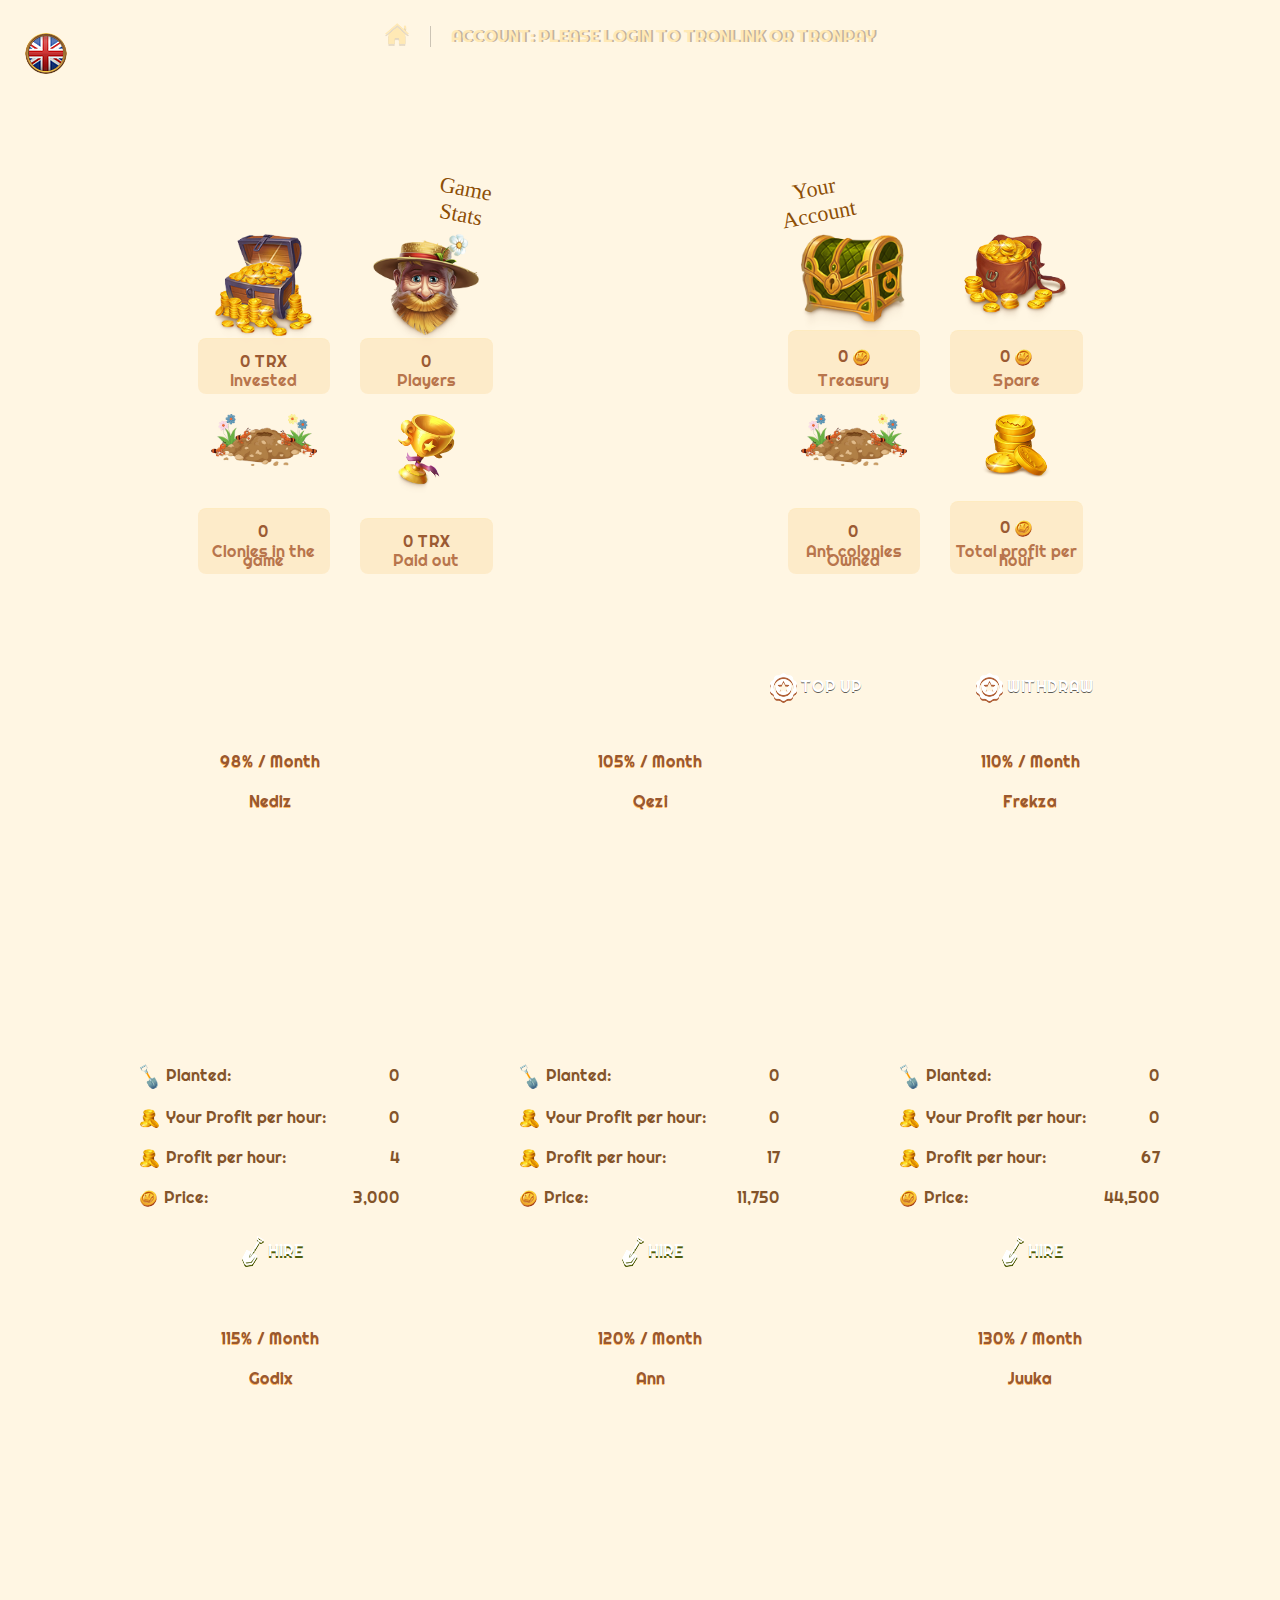
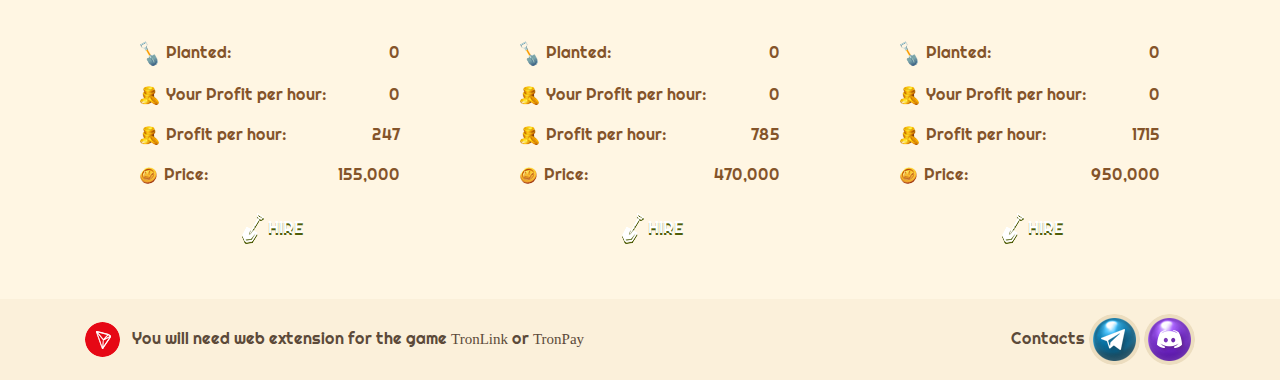
==== en/game.html @ df5a2247 "Add files via upload" ====
﻿ 
<!DOCTYPE html> 
<html lang="en"> 
    <head> 
        <meta charset="UTF-8"> 
        <meta name="viewport" content="width=device-width, initial-scale=1.0"> 
        <meta http-equiv="X-UA-Compatible" content="ie=edge"> 
        <meta name="description" content="Create your plantation, develop it and get cryptocurrency Tron every day!"> 
        <meta name="keywords" content="tron, land, tron land, smart, contract, investment, throne, tron, coin, trx, game, strategy, earnings on the Internet, passive income, investors, investment fund, income, finance, freebies, simple earnings, how to make money on the Internet, rates, bet, bet, smart contract, cryptocurrency, bounty, bitcoin, bitcoin, money, easy money, mmm, mlm, dice2win, eosbet, mmm3eth, easy invest, iz invest, 333eth, gorgona, investment fund, financial pyramid"> 
        <link rel="stylesheet" href="../css/bootstrap.min.css"> 
        <link rel="stylesheet" href="../js/slick/slick.css"> 
        <link rel="stylesheet" href="../js/slick/slick-theme.css"> 
        <link rel="stylesheet" href="../css/style.css"> 
        <link rel="stylesheet" href="../css/media.css"> 
        <link rel="shortcut icon" href="../images/logo.png" type="image/x-icon"> 
        <title>ANT FARM&#169; - Economic strategy based on Tron Network</title>         
    </head>     
    <body class="game_page"> 
        <div class="modalContent" id="history"> 
            <div class="content_history text-center"> 
                <div class="close_btn" onclick="$('#history').hide()">
                    <img src="../img/close.png" alt="">
                </div>                 
                <h3>Transaction history</h3> 
                <div class="text-center"> 
                    <div class="tab_inf"> 
                        Total deposit
                        <br> 
                        <span id="transfers_popol_sum">0 TRX</span> 
                    </div>                     
                    <div class="tab_inf"> 
                        Total paid
                        <br> 
                        <span id="transfers_vivod_sum">0 TRX</span> 
                    </div>                     
                </div>                 
                <div class="table_scroll2"> 
                    <table class="his_table" id="history_table"> 
                        <tr> 
                            <th class="text-left">Time</th> 
                            <th>№ transaction</th> 
                            <th class="text-right">Total</th> 
                        </tr>                         
                    </table>                     
                </div>                 
            </div>             
        </div>         
        <div class="modalContent" id="vivod" style="display:none;"> 
            <div class="content_history text-center"> 
                <div class="close_btn" onclick="$('#vivod').hide()">
                    <img src="../img/close.png" alt="">
                </div>                 
                <h3>Withdrawal</h3> 
                <div class="text-center"> 
                    <div class="tab_inf"> 
                        Available for withdrawal
                        <br> 
                        <span id="vivod_balance">0</span> 
                        <i><img src="../img/icon/ico_money.png" alt=""></i> 
                    </div>                     
                    <p class="text_modal"> 
                You can withdraw these funds at any time, 
                they also can be invested in the development of your plantation, 
                if you don't have enough funds in the treasury </p> 
                    <div class="course_block text-center"> 
                        <span>Coin rate:</span> 
                        <p class="item_course"> 
                        1 TRX = 25 <i><img src="../img/icon/ico_money.png" alt=""></i> </p> 
                    </div>                     
                    <div class="text-center mb-5"> 
                        <img src="../img/lk/st5.png" alt=""> 
                    </div>                     
                    <div class="inp_block text-center"> 
                        <span>Coins:</span> 
                        <input type="text" class="value_inp" value="2500" id="input_withdraw"> 
                        <br>
                        <span id="withdraw_error_field" style="display:none;color:red;">Lack of available coins balance</span> 
                    </div>                     
                    <button class="btn_modal" id="button_withdraw" onclick="withdraw()"> 
                        Withdraw 
                        <span id="widata">100</span> TRX
                    </button>                     
                </div>                 
            </div>             
        </div>         
        <div class="modalContent" id="popol" style="display:none;"> 
            <div class="content_history text-center"> 
                <div class="close_btn" onclick="$('#popol').hide()">
                    <img src="../img/close.png" alt="">
                </div>                 
                <h3>Buy Coins</h3> 
                <div class="text-center"> 
                    <div class="tab_inf"> 
                        On your account
                        <br> 
                        <span id="user_balance">0</span> TRX 
                    </div>                     
                    <p class="text_modal"> 
                    These funds can be spent on purchase of new plantation. </p> 
                    <div class="course_block text-center"> 
                        <span>Coin rate:</span> 
                        <p class="item_course"> 
                        1 TRX = 25 <i><img src="../img/icon/ico_money.png" alt=""></i> </p> 
                    </div>                     
                    <div class="text-center mb-5"> 
                        <img src="../img/lk/st8.png" alt=""> 
                    </div>                     
                    <div class="inp_block text-center"> 
                        <span>TRX:</span> 
                        <input type="text" class="value_inp" value="100" id="input_buy"> 
                        <br>
                        <span id="buy_error_field" style="display:none;color:red;">Lack of TRX balance on the wallet</span> 
                    </div>                     
                    <button class="btn_modal" id="button_buy" onclick="deposit()"> 
                        Top up on 
                        <span id="buydata">2500</span> 
                        <i><img src="../img/icon/ico_money.png" alt=""></i> 
                    </button>                     
                </div>                 
            </div>             
        </div>         
        <div class="modalContent" id="no_tronweb" style="display:none;"> 
            <div class="content_history text-center"> 
                <div class="close_btn" onclick="$('#no_tronweb').hide()">
                    <img src="../img/close.png" alt="">
                </div>                 
                <h3>Log in</h3> 
                <div class="text-center"> 
                    <div class="text_modal"> 
                        For PC 
                        <a href="https://chrome.google.com/webstore/detail/tronpay/gjdneabihbmcpobmfhcnljaojmgoihfk" target="_blank">TronPay</a> or 
                        <a href="../webstore/detail/tronlink（波宝钱包）/ibnejdfjmmkpcnlpebklmnkoeoihofec.html" target="_blank">TronLink</a> browser add-in required
                        <br> 
                        <br> 
                        Please log in to the required add-in.
                        <br>
                        <br> 
                        To play on smartphone please download 
                        <a href="../ru/app/tronwallet-mobile/id1412536016.html" target="_blank">TronWallet [iOS]</a> or 
                        <a href="../store/apps/details.html" target="_blank">TronWallet [Android]</a> depending on your smartphone.
                        <br> 
                        If you have any questions with the launch, please Ask in our 
                        <a href="../tronland_chat_en.html" target="_blank">Telegram</a> or 
                        <a href="../invite/jmbkrmzh6S.html" target="_blank">Discord</a> chat.
                    </div>                     
                    <button class="btn_modal" id="auth_ok"> 
                        OK
</button>                     
                </div>                 
            </div>             
        </div>         
        <div class="modalContent" id="rise"> 
            <div class="content_history text-center"> 
                <div class="close_btn" onclick="$('#rise').hide()">
                    <img src="../img/close.png" alt="">
                </div>                 
                <h3>Purchase of Nadiz Colony </h3> 
                <div class="text-center"> 
                    <div class="tab_inf"> 
                        Overall balance
                        <br> 
                        <span id="plant_user_balance_0" name="plant_user_balance">0</span> 
                        <i><img src="../img/icon/ico_money.png" alt=""></i> 
                    </div>                     
                    <p class="text_modal"> 
                        Nadiz Colony is the most active and cheap ant colony in ant farm game.  </p> 
                    <div class="text-center mb-5"> 
                        <img src="../antlist/1.png" alt="" height="130px"> 
                    </div>                     
                    <div class="inp_block text-center"> 
                        <span>Amount:</span> 
                        <input type="text" class="value_inp" value="1" name="plant_input" id="plant_input_0"> 
                        <br>
                        <span id="plant_error_field_0" style="display:none;color:red;">Lack of coins balance</span> 
                    </div>                     
                    <button class="btn_modal" id="plant_button_0" name="button_plant_tron"> 
                        Buy for 
                        <span id="data0">3.000</span>
                        <i><img src="../img/icon/ico_money.png" alt=""></i> 
                    </button>                     
                </div>                 
            </div>             
        </div>         
        <div class="modalContent" id="phen"> 
            <div class="content_history text-center"> 
                <div class="close_btn" onclick="$('#phen').hide()">
                    <img src="../img/close.png" alt="">
                </div>                 
                <h3>Purchase of Qezi Colony </h3> 
                <div class="text-center"> 
                    <div class="tab_inf"> 
                        Overall balance
                        <br> 
                        <span id="plant_user_balance_1" name="plant_user_balance">0</span> 
                        <i><img src="../img/icon/ico_money.png" alt=""></i> 
                    </div>                     
                    <p class="text_modal"> 
                        Qezi is not just female ants but also hardworking. Search for treasure in cold areas  </p> 
                    <div class="text-center mb-5"> 
                        <img src="../antlist/2.png" alt="" height="130px"> 
                    </div>                     
                    <div class="inp_block text-center"> 
                        <span>Amount:</span> 
                        <input type="text" class="value_inp" value="1" name="plant_input" id="plant_input_1"> 
                        <br>
                        <span id="plant_error_field_1" style="display:none;color:red;">Lack of coins balance</span> 
                    </div>                     
                    <button class="btn_modal" id="plant_button_1" name="button_plant_tron"> 
                        Buy for 
                        <span id="data1">11.750</span>
                        <i><img src="../img/icon/ico_money.png" alt=""></i> 
                    </button>                     
                </div>                 
            </div>             
        </div>         
        <div class="modalContent" id="orange"> 
            <div class="content_history text-center"> 
                <div class="close_btn" onclick="$('#orange').hide()">
                    <img src="../img/close.png" alt="">
                </div>                 
                <h3>Purchase of Frekza Colony </h3> 
                <div class="text-center"> 
                    <div class="tab_inf"> 
                        Overall balance
                        <br> 
                        <span id="plant_user_balance_2" name="plant_user_balance">0</span> 
                        <i><img src="../img/icon/ico_money.png" alt=""></i> 
                    </div>                     
                    <p class="text_modal"> 
                        Frekza - weak but beautiful and wise ant in farm colony . These can searching treausre through signaling </p> 
                    <div class="text-center mb-5"> 
                        <img src="../antlist/3.png" alt="" height="130px"> 
                    </div>                     
                    <div class="inp_block text-center"> 
                        <span>Amount:</span> 
                        <input type="text" class="value_inp" value="1" name="plant_input" id="plant_input_2"> 
                        <br>
                        <span id="plant_error_field_2" style="display:none;color:red;">Lack of coins balance</span> 
                    </div>                     
                    <button class="btn_modal" id="plant_button_2" name="button_plant_tron"> 
                        Buy for 
                        <span id="data2">44.500</span>
                        <i><img src="../img/icon/ico_money.png" alt=""></i> 
                    </button>                     
                </div>                 
            </div>             
        </div>         
        <div class="modalContent" id="tea"> 
            <div class="content_history text-center"> 
                <div class="close_btn" onclick="$('#tea').hide()">
                    <img src="../img/close.png" alt="">
                </div>                 
                <h3>Purchase of Godix Colony </h3> 
                <div class="text-center"> 
                    <div class="tab_inf"> 
                        Overall balance
                        <br> 
                        <span id="plant_user_balance_3" name="plant_user_balance">0</span> 
                        <i><img src="../img/icon/ico_money.png" alt=""></i> 
                    </div>                     
                    <p class="text_modal"> 
                        Godix is the most aggressive and strong ant in ant farm. Ant made to work and conquer.  </p> 
                    <div class="text-center mb-5"> 
                        <img src="../antlist/4.png" alt=""> 
                    </div>                     
                    <div class="inp_block text-center"> 
                        <span>Amount:</span> 
                        <input type="text" class="value_inp" value="1" name="plant_input" id="plant_input_3"> 
                        <br>
                        <span id="plant_error_field_3" style="display:none;color:red;">Lack of coins balance</span> 
                    </div>                     
                    <button class="btn_modal" id="plant_button_3" name="button_plant_tron"> 
                        Buy for 
                        <span id="data3">155.000</span>
                        <i><img src="../img/icon/ico_money.png" alt=""></i> 
                    </button>                     
                </div>                 
            </div>             
        </div>         
        <div class="modalContent" id="vino"> 
            <div class="content_history text-center"> 
                <div class="close_btn" onclick="$('#vino').hide()">
                    <img src="../img/close.png" alt="">
                </div>                 
                <h3>Purchase of Ann Colony </h3> 
                <div class="text-center"> 
                    <div class="tab_inf"> 
                        Overall balance
                        <br> 
                        <span id="plant_user_balance_4" name="plant_user_balance">0</span> 
                        <i><img src="../img/icon/ico_money.png" alt=""></i> 
                    </div>                     
                    <p class="text_modal"> 
                         Ann ants are most respected and treaseured ant in ant farm. They can work in any weather condition and unique treasure hut ability.  </p> 
                    <div class="text-center mb-5"> 
                        <img src="../antlist/5.png" alt="" height="130px"> 
                    </div>                     
                    <div class="inp_block text-center"> 
                        <span>Amount:</span> 
                        <input type="text" class="value_inp" value="1" name="plant_input" id="plant_input_4"> 
                        <br>
                        <span id="plant_error_field_4" style="display:none;color:red;">Lack of coins balance</span> 
                    </div>                     
                    <button class="btn_modal" id="plant_button_4" name="button_plant_tron"> 
                        Buy for 
                        <span id="data4">470.000</span>
                        <i><img src="../img/icon/ico_money.png" alt=""></i> 
                    </button>                     
                </div>                 
            </div>             
        </div>         
        <div class="modalContent" id="koki"> 
            <div class="content_history text-center"> 
                <div class="close_btn" onclick="$('#koki').hide()">
                    <img src="../img/close.png" alt="">
                </div>                 
                <h3>Purchase of Juuka Colony</h3> 
                <div class="text-center"> 
                    <div class="tab_inf"> 
                        Overall balance
                        <br> 
                        <span id="plant_user_balance_5" name="plant_user_balance">0</span> 
                        <i><img src="../img/icon/ico_money.png" alt=""></i> 
                    </div>                     
                    <p class="text_modal"> 
                        Juuka is a pre-developed ant with new technogy it is equiped with advanced tech to search for treasure.  </p> 
                    <div class="text-center mb-5"> 
                        <img src="../antlist/6.png" height="130px" alt=""> 
                    </div>                     
                    <div class="inp_block text-center"> 
                        <span>Amount:</span> 
                        <input type="text" class="value_inp" value="1" name="plant_input" id="plant_input_5"> 
                        <br>
                        <span id="plant_error_field_5" style="display:none;color:red;">Lack of coins balance</span> 
                    </div>                     
                    <button class="btn_modal" id="plant_button_5" name="button_plant_tron"> 
                        Buy for 
                        <span id="data5">950.000</span>
                        <i><img src="../img/icon/ico_money.png" alt=""></i> 
                    </button>                     
                </div>                 
            </div>             
        </div>         
        <div class="modalContent" id="top"> 
            <div class="content_top text-center"> 
                <div class="close_btn" onclick="$('#top').hide()">
                    <img src="../img/close.png" alt="">
                </div>                 
                <h3>Top Players</h3> 
                <div class="text-center"> 
                    <div class="tab_inf"> 
                        Your place
                        <br> 
                        <span id="user_top_place">-</span> 
                        <i><img src="../img/icon/ico_top.png" alt=""></i> 
                    </div>                     
                    <h4> <span>Trophy places</span> </h4> 
                    <table class="tob_table" id="table_liders_top"> 
                        <tr> 
                            <th class="text-center">Place</th> 
                            <th class="text-center"></th> 
                            <th class="text-right">Profit per hour</th> 
                        </tr>                         
                    </table>                     
                    <h4> <span>Places of honor</span> </h4> 
                    <div class="table_scroll"> 
                        <table class="tob_table" id="table_liders"> 
                            <tr> 
                                <th class="text-center">Place</th> 
                                <th class="text-center"></th> 
                                <th class="text-right">Profit per hour</th> 
                            </tr>                             
                        </table>                         
                    </div>                     
                </div>                 
            </div>             
        </div>         
        <header class="header"> 
            <div class="container"> 
                <div class="top_panel"> 
                    <div class="btn_mobail_menu" onclick="$('.menu_block').slideToggle(500)">
                        <img class="mw-100" src="../img/bg/burger.png" alt="">
                    </div>                     
                    <div class="lang_block"> 
                        <a class="item_lang active">
                            <img src="../img/icon/en.png" alt="">
                        </a>                         
                        <!--
                        <a href="../ru/game.html" class="item_lang">
                            <img src="../img/icon/ru.png" alt="">
                        </a>                         
                        <a class="item_lang active">
                            <img src="../img/icon/en.png" alt="">
                        </a>                         
                        <a href="../de/game.html" class="item_lang">
                            <img src="../img/icon/de.png" alt="">
                        </a>                         
                        <a href="../cn/game.html" class="item_lang">
                            <img src="../img/icon/ch.png" alt="">
                        </a>                         
                        
                             <a href="../pl/game.html" class="item_lang"> 
                            <img src="../img/icon/pl.png" alt="">
                        </a>      -->                         
                    </div>                     
                    <ul class="menu_block"> 
                        <li> 
                            <a href="index.html" class="item_menu">
                                <img src="../img/main.png">
                            </a>                             
                        </li>                         
                        <li> 
                            <a class="item_menu" target="_blank">ACCOUNT: <span id="currentAccount">Please login to TronLink or TronPay</span></a> 
                        </li>                         
                    </ul>                     
                </div>                 
            </div>             
        </header>         
        <div class="container"> 
            <div class="row"> 
                <div class="col-12 col-lg-6 text-center"> 
                    <div class="title_stat_block"> 
                        <span> 
                        Game<br> 
                        Stats </span> 
                    </div>                     
                    <div class="block_statistick"> 
                        <div class="row"> 
                            <div class="col-12 col-lg-6"> 
                                <div class="item_stat  text-center"> 
                                    <img src="../img/lk/st1.png" class="mw-100" alt="" height="70%"> 
                                    <div class="text_table_stat"> 
                                        <p class="value_item" id="contractBal">0 TRX</p> 
                                        <span>Invested</span> 
                                    </div>                                     
                                </div>                                 
                            </div>                             
                            <div class="col-12 col-lg-6"> 
                                <div class="item_stat  text-center"> 
                                    <img src="../img/lk/st2.png" class="mw-100" alt="" height="70%"> 
                                    <div class="text_table_stat"> 
                                        <p class="value_item" id="totalPlayers">0</p> 
                                        <span>Players</span> 
                                    </div>                                     
                                </div>                                 
                            </div>                             
                            <div class="col-12 col-lg-6"> 
                                <div class="item_stat  text-center"> 
                                    <img src="../images/anthill.png" class="mw-100" alt=""> 
                                    <div class="text_table_stat"> 
                                        <p class="value_item" id="totalPlantation">0</p> 
                                        <span>Clonies in the game</span> 
                                    </div>                                     
                                </div>                                 
                            </div>                             
                            <div class="col-12 col-lg-6"> 
                                <div class="item_stat  text-center"> 
                                    <img src="../img/lk/st4.png" class="mw-100" alt="" height="50%"> 
                                    <div class="text_table_stat"> 
                                        <p class="value_item" id="totalPayout">0 TRX</p> 
                                        <span>Paid out</span> 
                                    </div>                                     
                                </div>                                 
                            </div>                             
                        </div>                         
                    </div>                     
                </div>                 
                <div class="col-12 col-lg-6 text-center"> 
                    <div class="title_stat_block2"> 
                        <span> 
                        Your <br> 
                        Account </span> 
                    </div>                     
                    <div class="block_statistick2"> 
                        <div class="row"> 
                            <div class="col-12 col-lg-6"> 
                                <div class="item_stat  text-center"> 
                                    <img src="../img/lk/st6.png" class="mw-100" alt=""> 
                                    <div class="text_table_stat"> 
                                        <p class="value_item" id="user_coinsForBuy">0 <i><img src="../img/icon/ico_money.png" alt=""></i></p> 
                                        <span> 
                                        Treasury</span> 
                                    </div>                                     
                                </div>                                 
                            </div>                             
                            <div class="col-12 col-lg-6"> 
                                <div class="item_stat  text-center"> 
                                    <img src="../img/lk/st5.png" class="mw-100" alt=""> 
                                    <div class="text_table_stat"> 
                                        <p class="value_item" id="user_coinsForSell">0 <i><img src="../img/icon/ico_money.png" alt=""></i></p> 
                                        <span> 
                                        Spare</span> 
                                    </div>                                     
                                </div>                                 
                            </div>                             
                            <div class="col-12 col-lg-6"> 
                                <div class="item_stat  text-center"> 
                                    <img src="../images/anthill.png" class=" " alt="" height=" "> 
                                    <div class="text_table_stat"> 
                                        <p class="value_item" id="user_factories">0</p> 
                                        <span> 
                                       Ant colonies Owned</span> 
                                    </div>                                     
                                </div>                                 
                            </div>                             
                            <div class="col-12 col-lg-6"> 
                                <div class="item_stat  text-center"> 
                                    <img src="../img/lk/st8.png" class="mw-100" height="40%" alt=""> 
                                    <div class="text_table_stat"> 
                                        <p class="value_item" id="user_dividents">0 <i><img src="../img/icon/ico_money.png" alt=""></i></p> 
                                        <span> 
                                        Total profit per hour</span> 
                                    </div>                                     
                                </div>                                 
                            </div>                             
                        </div>                         
                    </div>                     
                    <div class="panel_btn"> 
                        <a class="modal_btn" id="button_popol"> <i><img src="../img/icon/b1.png" alt=""></i> TOP UP </a> 
                        <a class="modal_btn" id="button_vivod"> <i><img src="../img/icon/b1.png" alt=""></i> WITHDRAW </a> 
                    </div>                     
                </div>                 
            </div>             
            <div class="row"> 
                <div class="col-12 col-lg-4"> 
                    <div class="item_game"> 
                        <p class="proc">98% / Month</p> 
                        <p class="name_plant">Nediz</p> 
                        <div class="image_plant_game"> 
                            <img src="../antlist/1.PNG" class="mw-100" alt="" height="150px"> 
                        </div>                         
                        <div class="info_plant_block text-left"> 
                            <p> <i><img src="../img/icon/p1.png" alt=""></i>Planted: <span id="factory_count_0">0 </span> </p> 
                            <p> <i><img src="../img/icon/p2.png" alt=""></i>Your Profit per hour: <span id="factory_divident_0">0</span> </p> 
                            <p> <i><img src="../img/icon/p2.png" alt=""></i>Profit per hour: <span>4</span> </p> 
                            <p> <i><img src="../img/icon/p3.png" alt=""></i>Price: <span>3,000</span> </p> 
                        </div>                         
                        <button class="btn_bue" id="factory_button_0" name="button_plant"> 
                            <i><img src="../img/ico_bue.png" alt=""></i> Hire
                        </button>                         
                    </div>                     
                </div>                 
                <div class="col-12 col-lg-4"> 
                    <div class="item_game"> 
                        <p class="proc">105% / Month</p> 
                        <p class="name_plant">Qezi</p> 
                        <div class="image_plant_game"> 
                            <img src="../antlist/2.PNG" class="mw-100" alt="" height="150px"> 
                        </div>                         
                        <div class="info_plant_block text-left"> 
                            <p> <i><img src="../img/icon/p1.png" alt=""></i>Planted: <span id="factory_count_1">0 </span> </p> 
                            <p> <i><img src="../img/icon/p2.png" alt=""></i>Your Profit per hour: <span id="factory_divident_1">0</span> </p> 
                            <p> <i><img src="../img/icon/p2.png" alt=""></i>Profit per hour: <span>17</span> </p> 
                            <p> <i><img src="../img/icon/p3.png" alt=""></i>Price: <span>11,750</span> </p> 
                        </div>                         
                        <button class="btn_bue" id="factory_button_1" name="button_plant"> 
                            <i><img src="../img/ico_bue.png" alt=""></i> HIRE
                        </button>                         
                    </div>                     
                </div>                 
                <div class="col-12 col-lg-4"> 
                    <div class="item_game"> 
                        <p class="proc">110% / Month</p> 
                        <p class="name_plant">Frekza</p> 
                        <div class="image_plant_game"> 
                            <img src="../antlist/3.PNG" class="mw-100" alt="" height="150px"> 
                        </div>                         
                        <div class="info_plant_block text-left"> 
                            <p> <i><img src="../img/icon/p1.png" alt=""></i>Planted: <span id="factory_count_2">0 </span> </p> 
                            <p> <i><img src="../img/icon/p2.png" alt=""></i>Your Profit per hour: <span id="factory_divident_2">0</span> </p> 
                            <p> <i><img src="../img/icon/p2.png" alt=""></i>Profit per hour: <span>67</span> </p> 
                            <p> <i><img src="../img/icon/p3.png" alt=""></i>Price: <span>44,500</span> </p> 
                        </div>                         
                        <button class="btn_bue" id="factory_button_2" name="button_plant"> 
                            <i><img src="../img/ico_bue.png" alt=""></i> HIRE
                        </button>                         
                    </div>                     
                </div>                 
                <div class="col-12 col-lg-4"> 
                    <div class="item_game"> 
                        <p class="proc">115% / Month</p> 
                        <p class="name_plant">Godix</p> 
                        <div class="image_plant_game"> 
                            <img src="../antlist/4.PNG" class="mw-100" alt="" height="150px"> 
                        </div>                         
                        <div class="info_plant_block text-left"> 
                            <p> <i><img src="../img/icon/p1.png" alt=""></i>Planted: <span id="factory_count_3">0 </span> </p> 
                            <p> <i><img src="../img/icon/p2.png" alt=""></i>Your Profit per hour: <span id="factory_divident_3">0</span> </p> 
                            <p> <i><img src="../img/icon/p2.png" alt=""></i>Profit per hour: <span>247</span> </p> 
                            <p> <i><img src="../img/icon/p3.png" alt=""></i>Price: <span>155,000</span> </p> 
                        </div>                         
                        <button class="btn_bue" id="factory_button_3" name="button_plant"> 
                            <i><img src="../img/ico_bue.png" alt=""></i> HIRE
                        </button>                         
                    </div>                     
                </div>                 
                <div class="col-12 col-lg-4"> 
                    <div class="item_game"> 
                        <p class="proc">120% / Month</p> 
                        <p class="name_plant">Ann</p> 
                        <div class="image_plant_game"> 
                            <img src="../antlist/5.PNG" class="mw-100" alt="" height="150px"> 
                        </div>                         
                        <div class="info_plant_block text-left"> 
                            <p> <i><img src="../img/icon/p1.png" alt=""></i>Planted: <span id="factory_count_4">0 </span> </p> 
                            <p> <i><img src="../img/icon/p2.png" alt=""></i>Your Profit per hour: <span id="factory_divident_4">0</span> </p> 
                            <p> <i><img src="../img/icon/p2.png" alt=""></i>Profit per hour: <span>785</span> </p> 
                            <p> <i><img src="../img/icon/p3.png" alt=""></i>Price: <span>470,000</span> </p> 
                        </div>                         
                        <button class="btn_bue" id="factory_button_4" name="button_plant"> 
                            <i><img src="../img/ico_bue.png" alt=""></i> HIRE
                        </button>                         
                    </div>                     
                </div>                 
                <div class="col-12 col-lg-4"> 
                    <div class="item_game"> 
                        <p class="proc">130% / Month</p> 
                        <p class="name_plant">Juuka</p> 
                        <div class="image_plant_game"> 
                            <img src="../antlist/6.PNG" class="mw-100" alt="" height="130px"> 
                        </div>                         
                        <div class="info_plant_block text-left"> 
                            <p> <i><img src="../img/icon/p1.png" alt=""></i>Planted: <span id="factory_count_5">0 </span> </p> 
                            <p> <i><img src="../img/icon/p2.png" alt=""></i>Your Profit per hour: <span id="factory_divident_5">0</span> </p> 
                            <p> <i><img src="../img/icon/p2.png" alt=""></i>Profit per hour: <span>1715</span> </p> 
                            <p> <i><img src="../img/icon/p3.png" alt=""></i>Price: <span>950,000</span> </p> 
                        </div>                         
                        <button class="btn_bue" id="factory_button_5" name="button_plant"> 
                            <i><img src="../img/ico_bue.png" alt=""></i> HIRE
                        </button>                         
                    </div>                     
                </div>                 
            </div>             
        </div>         
        <footer class="footer"> 
            <div class="container"> 
                <div class="footer_content"> 
                    <p class="copyright"> <i class="mr-2"><img src="../img/icon/copyright.png" alt=""></i> You will need web extension for the game <a href="../webstore/detail/tronlink（波宝钱包）/ibnejdfjmmkpcnlpebklmnkoeoihofec.html" target="_blank">TronLink</a> or <a href="https://chrome.google.com/webstore/detail/tronpay/gjdneabihbmcpobmfhcnljaojmgoihfk" target="_blank">TronPay</a> </p> 
                    <div class="social_block"> 
                        <span>Contacts</span> 
                        <a href="https://t.me/joinchat/TkjHmU7DYEcXjfIYweWZ-w" class="item_social" target="_blank">
                            <img src="../img/icon/s1.png" alt="">
                        </a>                         
                        <a href="../invite/jmbkrmzh6S.html" class="item_social" target="_blank">
                            <img src="../img/icon/s2.png" alt="">
                        </a>                         
                        <a href="../index.php.html?topic=5123797.msg50277383" class="item_social" target="_blank"> </a> 
                    </div>                     
                </div>                 
            </div>             
        </footer>         
        <script src="../ajax/libs/jquery/3.3.1/jquery.min.js"></script>         
        <script src="../js/common.js"></script>         
        <script src="../js/bn.min.js"></script>         
        <script src="../js/tronweb.min.js"></script>         
        <script src="../js/tron.js"></script>         
    </body>     
</html>
---- css/style.css ----
@import url('https://fonts.googleapis.com/css2?family=Righteous&display=swap');
@import url('https://fonts.googleapis.com/css2?family=Montserrat+Alternates:wght@200;400&display=swap');

/*Reset style*/
* {
    margin: 0;
    padding: 0;
    -webkit-box-sizing: border-box;
    box-sizing: border-box;
}

a,
a:hover {
    text-decoration: none;
    cursor: pointer;
}

li {
    list-style: none;
}

.clear {
    clear: both;
}

ul {
    padding: 0;
    margin: 0;
}

body {
    position: relative;
    //background: #fff6e3 url('../images/antbg.png') no-repeat top center;
    background-image: linear-gradient(#faae02,  #df8201);
    font-family: 'Righteous', cursive;
    font-family: 'Montserrat Alternates', sans-serif;
    background: #df8201 url('../images/bgblur.png') repeat;
}

.image_plant {
    background: url('../images/anthillblur.png') bottom;
    background-repeat: no-repeat;
    background-size: 90%;
}

.image_plant img {
    height: 180px;
}

.item_plant {
    background: #faae02;
}

.menu_block {
    background: url('../img/bg/menu_bg.png') 20%;
    width: 100%;
    max-width: 893px;
    height: 124px;
    margin: 0 auto;
    text-align: center;
    display: flex;
    justify-content: center;
    line-height: 74px;
    padding-right: 20px;
}

.menu_block li:last-child .item_menu {
    border-right: 0;
}

.item_menu img {
    position: relative;
    top: -3px;
}

.menu_block li:first-child .item_menu {
    border-left: 0;
}

.item_menu {
    color: #ffe9b5;
    font: 19px ;
    text-transform: uppercase;
    text-shadow: 2px 0px 0px rgba(80,52,27,0.36);
    padding: 0 20px;
    position: relative;
    border-right: 1px solid rgba(255, 255, 255, 0.15);
    border-left: 1px solid rgba(0, 0, 0, 0.2);
}

.item_menu:before {
    content: url('../img/arr.png');
    position: absolute;
    left: 50%;
    transform: translate(-50%,0);
    top: -27px;
    opacity: 0;
    transition: 0.5s all;
}

.item_menu:hover {
    color: #fff;
}

.item_menu:hover:before {
    opacity: 1;
}

.lang_block {
    position: absolute;
    left: -60px;
    top: 33px;
}

.top_panel {
    position: relative;
}

.item_lang {
    opacity: 0.25;
}

.item_lang.active {
    opacity: 1;
}

.header_main {
    padding-top: 20px;
    position: relative;
    z-index: 4;
}

.header_main:before {
    //: url('../img/pers_1.png');
    content: url('../images/anthillblur.png');
    position: absolute;
    left: 20%;
    top: 30%;
    bottom: -152px;
    z-index: 1;
}

/*
.header_main:after {
    content: url('../img/pers_2.png');
    position: absolute;
    right: -49px;
    z-index: 8;
    bottom: -110px;
}
*/
.logo_block {
    display: inline-block;
    margin-bottom: 35px;
    position: relative;
    z-index: 2;
    transition: all 0.5s;
}

.logo_block:hover {
    transform: scale(0.95);
}

.newgame_btn {
    width: 302px;
    height: 115px;
    background: url('../img/btn_new.png') no-repeat center;
    display: inline-block;
    color: #fff;
    font: 19px ;
    text-transform: uppercase;
    text-shadow: 1px 0px 0px #14220C;
    padding-top: 45px;
    padding-left: 10px;
    transition: all 0.3s;
    position: relative;
    z-index: 100;
}

.social_block {
    font: 16px ;
    color: #5c4a39;
}

.newgame_btn:hover {
    color: #fff;
    transform: scale(1.05);
}

.title_main {
    text-align: center;
    margin-top: 10px;
    color: #5c4a39;
    font: 42px ;
    text-shadow: 3px 1px #697811;
    background: -webkit-linear-gradient(#a2a415, #697811);
    -webkit-background-clip: text;
    -webkit-text-fill-color: transparent;
    font-weight: bold;
}

.subtitle_text {
    text-align: center;
    color: #efdfab;
    font: 18px ;
    position: relative;
    margin-bottom: 65px;
}

.subtitle_text:before {
    content: url('../img/title.png');
    position: absolute;
    left: 50%;
    transform: translate(-50%,0);
    bottom: -60px;
}

.block_info {
    padding-bottom: 5px;
}

.text_block {
    margin-bottom: 60px;
    color: black;
    font: 17px ;
}

.image_plant {
    margin-bottom: 18px;
    line-height: 150px;
}

.title_plant {
    font: 18px ;
    color: #efdfab;
}

.info_plant {
    width: 25px;
    height: 25px;
    background: url('../img/ico2.png') no-repeat top center;
    position: absolute;
    right: 20px;
    top: 0;
    cursor: pointer;
}

.info_plant:hover {
    background: url('../img/ico.html') no-repeat top center;
}

.advantages_block {
    padding: 5px 0 5px 0;
    //background: #df8201;
    position: relative;
}

.list_info {
    line-height: 1.5em;
    margin-bottom: 0;
}

.element_new_game {
    margin-top: 0px;
}

.advantages_image {
    position: relative;
}

.block_info_bottom {
    padding: 0px 0;
}

.title_mini {
    color: #5c4a39;
    margin-top: 0;
    font: 29px ;
    margin-bottom: 5px;
}

.subtitle_mini {
    color: #efdfab;
    font: 18px ;
    margin-bottom: 35px;
}

.text_info_2 {
    color: ;
    font: 18px ;
    margin-bottom: 58px;
    line-height: 1.6em;
}

.item_statistic {
    text-align: center;
    height: 76px;
    width: 16.6%;
    border-radius: 38px;
    background: #f9eed8;
    -webkit-box-shadow: 0px 0px 28px 0px rgba(0,0,0,0.15);
    -moz-box-shadow: 0px 0px 28px 0px rgba(0,0,0,0.15);
    box-shadow: 0px 0px 28px 0px rgba(0,0,0,0.15);
    color: #5c4a39;
    font: 11px ;
    line-height: 1.em;
    padding-top: 10px;
}

.list_statistic {
    display: flex;
    justify-content: flex-start;
    align-items: center;
}

.item_statistic span {
    font: 20px Bold;
}

.footer_content {
    display: flex;
    justify-content: space-between;
    align-items: center;
}

.footer {
    background: #fbf0da url('../img/footer_fruct.png') no-repeat bottom center;
    padding: 15px 0;
}

.copyright {
    color: #5c4a39;
    font: 16px ;
    margin-bottom: 0;
}

.copyright a {
    color: #5c4a39;
    font: 15px Bold;
}

.copyright a:hover {
    color: #5c4a39;
}

.item_plant {
    text-align: center;
    position: relative;
}

.slick-slide img {
    display: inline-block;
}

.slick-prev {
    width: 37px;
    height: 37px;
    background: url('../img/arr_left.png') no-repeat center;
    opacity: 0.7;
    top: 40%;
}

.slick-next {
    width: 37px;
    height: 37px;
    background: url('../img/arr_right.png') no-repeat center;
    opacity: 0.7;
    top: 40%;
}

.slick-next:before,
.slick-prev:before {
    content: '';
}

.slick-next:hover,
.slick-next:focus {
    background: url('../img/arr_right.png') no-repeat center;
    opacity: 1;
}

.slick-prev:hover,
.slick-prev:focus {
    background: url('../img/arr_left.png') no-repeat center;
    opacity: 1;
}

/*Game page*/
.game_page {
    background: #fff6e3 url('../img/bg/game.jpg') no-repeat top center;
    font-family: 'Righteous', cursive;
}

.block_statistick {
    width: 425px;
    height: 470px;
    background: url('../img/bg/st_left.png') no-repeat top center;
    margin: 35px 0 30px 0;
    padding: 75px 75px 68px 55px;
    display: inline-block;
}

.block_statistick img {
    max-width: 80% !important;
}

.block_statistick2 img {
    max-width: 80% !important;
}

.block_statistick2 {
    width: 425px;
    height: 470px;
    background: url('../img/bg/st_right.png') no-repeat top center;
    margin: 35px 0 30px 0;
    padding: 75px 55px 68px 75px;
    display: inline-block;
}

.item_stat {
    position: relative;
    height: 160px;
    margin-bottom: 20px;
}

.text_table_stat {
    position: absolute;
    width: 100%;
    border-radius: 8px;
    border-top: 1px solid rgba(255,235,184,0.5);
    background: rgba(252,223,175,0.5);
    padding: 8px 0;
    bottom: 0;
    line-height: 0.6em;
}

.value_item {
    margin-bottom: 0;
    color: #9b5a33;
    font: 16px ;
}

.text_table_stat span {
    color: #b8754c;
    font: 10px ;
    font-family: 'Righteous', cursive;
}

.text_table_stat p {
    padding: 10px;
}

.title_stat_block {
    width: 190px;
    height: 112px;
    background: url('../img/tbl.png') no-repeat top center;
    position: absolute;
    right: 80px;
    top: 35px;
}

.title_stat_block span {
    color: #8d4f06;
    font: 22px Gagalin;
    text-shadow: 1px 1px 0px rgba(255,255,255,0.33);
    transform: rotate(11deg);
    display: block;
    padding-top: 17px;
}

.title_stat_block2 {
    width: 190px;
    height: 112px;
    background: url('../img/tbl2.png') no-repeat top center;
    position: absolute;
    left: 80px;
    top: 35px;
}

.title_stat_block2 span {
    color: #8d4f06;
    font: 22px Gagalin;
    text-shadow: 1px 1px 0px rgba(255,255,255,0.33);
    transform: rotate(-11deg);
    display: block;
    padding-top: 17px;
}

.modal_btn {
    display: inline-block;
    width: 187px;
    height: 71px;
    background: URL('../img/btn_door.png') no-repeat center;
    text-align: center;
    color: #fff;
    font: 16px ;
    text-transform: uppercase;
    text-shadow: 0px 1px 0px rgba(0,0,0,0.63);
    padding-top: 14px;
    margin: 0 16px;
    transition: all 0.4s;
}

.modal_btn:hover {
    color: #fff;
    transform: scale(1.05);
}

.panel_btn {
    display: flex;
    justify-content: center;
    align-items: center;
    margin-bottom: 15px;
}

.item_game {
    position: relative;
    width: 390px;
    height: 497px;
    background: url('../img/bg/plant_bg.png') no-repeat top center;
    padding: 0 75px 0 55px;
    text-align: center;
    margin: 0 auto 80px auto;
}

.proc {
    color: #995830;
    font: 15px ;
    text-shadow: 0px 1px 0px #FFB661;
    line-height: 34px;
    margin-bottom: 0;
}

.name_plant {
    color: #995830;
    font: 21px ;
    text-shadow: 0px 1px 0px #FFB661;
    line-height: 45px;
    margin-bottom: 20px;
}

.image_plant_game {
    min-height: 220px;
    line-height: 180px;
}

.image_plant_game img {
    position: relative;
    top: 0;
    animation: imgAnim 2s linear infinite;
}

@keyframes imgAnim{
    0% {
        top: 0;
    }

    50% {
        top: 20px;
    }

    100% {
        top: 0;
    }
}

.info_plant_block {
    padding: 0 0px;
}

.info_plant_block p {
    color: #84542a;
    font: 17px ;
    position: relative;
}

.info_plant_block p:before {
    content: url('../img/line_plant.png');
    position: absolute;
    bottom: -16px;
    left: 50%;
    transform: translate(-50%,0);
}

.info_plant_block p:last-child:before {
    content: '';
}

.info_plant_block p span {
    float: right;
}

.info_plant_block p i {
    margin-right: 7px;
}

.btn_bue {
    position: absolute;
    width: 230px;
    height: 62px;
    text-align: center;
    color: #fff;
    font: 19px ;
    background: url('../img/icon/btn_bue.png') no-repeat top center;
    border: 0;
    outline: 0;
    text-transform: uppercase;
    text-shadow: 0px 2px 0px #505e0a;
    line-height: 50px;
    bottom: -40px;
    left: 72px;
    transition: all 0.5s;
    cursor: pointer;
}

.btn_bue:hover {
    transform: scale(0.95);
}

.modalContent {
    position: fixed;
    left: 0;
    top: 0;
    width: 100%;
    height: 100%;
    background: rgba(0,0,0,0.8);
    z-index: 150;
    overflow-y: scroll;
}

.content_faq {
    max-width: 471px;
    width: 100%;
    margin: 5% auto 0 auto;
    background: url('../img/bg/faq.html') no-repeat top center;
    padding: 55px 35px;
    position: relative;
}

.content_faq h3 {
    color: #93532d;
    font: 26px ;
    margin-bottom: 25px;
}

.content_faq p {
    color: #a87455;
    font: 15px/1.42em ;
}

.content_faq span {
    color: #93532d;
    font: 18px ;
}

.close_btn {
    cursor: pointer;
    position: absolute;
    right: 0;
    top: 5px;
}

.item_menu:not([href]):not([tabindex]),
.item_menu:not([href]):not([tabindex]):focus,
.item_menu:not([href]):not([tabindex]):hover {
    color: #ffe9b5;
    text-decoration: none;
}

.modal_btn:not([href]):not([tabindex]),
.modal_btn:not([href]):not([tabindex]):focus,
.modal_btn:not([href]):not([tabindex]):hover {
    color: #fff;
    text-decoration: none;
}

#faq {
    display: none;
}

.content_history {
    max-width: 501px;
    width: 100%;
    height: 647px;
    margin: 5% auto 0 auto;
    background: url('../img/bg/his.png') no-repeat top center;
    padding: 25px 65px;
    position: relative;
}

.content_history h3 {
    color: #975936;
    font: 26px ;
    line-height: 90px;
    margin-top: 0;
    margin-bottom: 3px;
}

.tab_inf {
    display: inline-block;
    background: url('../img/bg/bgt.png') no-repeat top center;
    width: 160px;
    height: 64px;
    padding-top: 2px;
    color: #995830;
    font: 15px ;
    margin: 0 5px;
}

.tab_inf span {
    font: 17px ;
}

.his_table {
    width: 100%;
    margin-top: 30px;
}

.his_table th {
    padding-bottom: 5px;
    color: #bc815c;
    font: 14px ;
}

.his_table td {
    color: #66432d;
    font: 15px ;
    padding: 11px 0;
    border-bottom: 1px solid #e6bb7f;
}

.his_table td:last-child {
    color: #fc8135;
}

#history {
    display: none;
}

.text_modal {
    text-align: center;
    color: #975936;
    font: 15px ;
    margin-top: 30px;
    margin-bottom: 30px;
}

.course_block span {
    color: #995830;
    font: 17px ;
    vertical-align: middle;
}

.course_block {
    margin-bottom: 15px;
}

.item_course {
    padding: 0 10px;
    color: #995830;
    font: 17px ;
    line-height: 33px;
    border-radius: 4px;
    background: #f1c063;
    border-top: 1px solid #ffdd72;
    display: inline-block;
    margin-bottom: 0;
    vertical-align: middle;
}

.inp_block span {
    color: #995830;
    font: 17px ;
    vertical-align: middle;
}

.value_inp {
    width: 97px;
    color: #995830;
    font: 17px ;
    border: 0;
    outline: 0;
    border-radius: 4px;
    border-top: 1px solid #e3b76b;
    height: 38px;
    padding-left: 15px;
    background: #efc27c;
    border-bottom: 1px solid #f9d397;
}

.btn_modal {
    text-align: center;
    color: #fff;
    font: 19px ;
    border: 0;
    outline: 0;
    width: 230px;
    height: 59px;
    background: url('../img/bg/modal_btn.png') no-repeat top center;
    text-transform: uppercase;
    position: absolute;
    bottom: -49px;
    left: 50%;
    transform: translate(-50%,0);
    cursor: pointer;
}

#wivod,
#popol,
#rise,
#orange,
#tea,
#koki,
#vino,
#phen {
    display: none;
}

.content_top {
    max-width: 471px;
    width: 100%;
    min-height: 842px;
    margin: 5% auto 0 auto;
    background: url('../img/bg/top.png') no-repeat top center;
    padding: 25px 35px;
    position: relative;
}

.content_top h3 {
    color: #975936;
    font: 26px ;
    line-height: 90px;
    margin-top: 0;
    margin-bottom: 3px;
}

.content_top h4 {
    text-align: center;
    color: #975936;
    font: 17px ;
    margin-top: 30px;
    margin-bottom: 30px;
    position: relative;
}

.content_top h4 span {
    position: relative;
}

.content_top h4 span:before {
    content: url('../img/icon/tl.png');
    position: absolute;
    top: 3px;
    left: -48px;
}

.content_top h4 span:after {
    content: url('../img/icon/tr.png');
    position: absolute;
    top: 3px;
    right: -48px;
}

.tob_table {
    width: 100%;
}

.tob_table th {
    color: #bc815c;
    font: 14px ;
    padding: 5px 0;
}

.tob_table th:nth-child(2),
.tob_table td:nth-child(2) {
    border-left: 1px solid #e6bb7f;
    border-right: 1px solid #e6bb7f;
}

.tob_table td {
    color: #66432d;
    font: 17px ;
    padding: 8px;
    border-bottom: 1px solid #e6bb7f;
}

.num_top {
    display: inline-block;
    width: 29px;
    height: 29px;
    background: url('../img/num.png') no-repeat top center;
    text-align: center;
    line-height: 29px;
    color: #ffe8bc;
}

.table_scroll {
    height: 280px;
    padding-right: 10px;
    overflow-y: scroll;
}

.table_scroll::-webkit-scrollbar {
    width: 6px;
    background: #dfad65;
}

.table_scroll::-webkit-scrollbar-thumb {
    border-radius: 3px;
    background: #ffdda5;
}

.table_scroll2 {
    height: 430px;
    padding-right: 10px;
    overflow-y: scroll;
}

.table_scroll2::-webkit-scrollbar {
    width: 6px;
    background: #dfad65;
}

.table_scroll2::-webkit-scrollbar-thumb {
    border-radius: 3px;
    background: #ffdda5;
}

.table_scroll3 {
    height: 827px;
    padding-right: 10px;
    overflow-y: scroll;
}

.table_scroll3::-webkit-scrollbar {
    width: 6px;
    background: #dfad65;
}

.table_scroll3::-webkit-scrollbar-thumb {
    border-radius: 3px;
    background: #ffdda5;
}

#top {
    display: none;
}

.btn_mobail_menu {
    position: absolute;
    right: 0;
    display: none;
    top: -7px;
    cursor: pointer;
    width: 40px;
}

.content_plant_slide {
    position: absolute;
    width: 275px;
    height: 170px;
    background: url('../img/bg/slide_plant.png') no-repeat top center;
    background-size: 100% 100%;
    right: -80px;
    top: 80%;
    z-index: 150;
    display: none;
}

.info_plant:hover .content_plant_slide {
    display: block;
}

.content_plant_slide .info_plant_block {
    padding: 0 50px;
}

.content_plant_slide .info_plant_block p {
    margin-bottom: 3px;
    font-size: 14px;
}

.content_plant_slide .name_plant {
    margin-bottom: 29px;
}

.content_plant_slide .info_plant_block p:before {
    content: url(../img/line_plant.png);
    position: absolute;
    bottom: -10px;
    left: 50%;
    transform: translate(-50%,0);
}
---- css/media.css ----
@media  screen and (max-width:1170px){
    .advantages_image:before,.advantages_image:after{
        display: none;
    }
    .lang_block {
        position: absolute;
        left: 50%;
        top: 105px;
        transform: translate(-50%,0);
    }
    .mb_bt{
        margin-bottoM:30px;
    }
    .mobail_hidden{
        display:none;
    }
    .header_main:after{
        z-index: 1;
    }
    .title_main{
        font-size:24px;
    }
    .block_info_bottom{
        text-align:center;
    }
    .text_info_2{
        font-size:15px;
    }
    .subtitle_text{
        font-size:16px;
    }
    .game_page{
        background-size: cover;
    }
    

    .modal_btn{
        width: 100%;
        text-align: center;
        margin: 0;
        margin-bottom: 15px;

    }
    .panel_btn{
        display: block;
        margin-bottom:20px
    }
    .content_history{
         padding: 25px 10px;
    }
    .content_faq{
        background-size: cover;
    }
    .name_plant{
        line-height: 46px;
    }
    .item_game{
        width: 320px;
        height: auto;
        background-size: contain;
        padding: 0 55px 0 40px;
    }
    .item_stat{
        height:175px;
    }
    .image_plant_game {
        min-height: 140px;
        line-height: 140px;
    }
    .info_plant_block{
        padding: 0;
    }
    .btn_bue{
        position: relative;
        left: auto;
        width: 100%;
        background-size: contain;
        font-size: 16px;
        bottom: -19px;
        height: auto;
    }
    .menu_block{
        width: 100%;
        top: 92px;
        left: 0;
        position: absolute;
        background: #a05e35;
        text-align: center;
        display: block;
        padding: 20px 0;
        z-index: 50;
        height: auto;
        line-height: 45px;
        display: none;
    }
    .item_statistic{
        width: 100%;
    }
    .list_statistic{
        display: block;
    }
    .footer_content{
        display: block;
        text-align: center;
    }
    .copyright {
        margin-bottom: 20px;
    }
    .logo_block{
        margin-top: 165px;
    }
    .header{
        background: url('../img/bg/mobail.png') no-repeat top center;
        min-height: 92px;
        line-height: 92px;
    }
    .lang_block {
        position: absolute;
        left: 10px;
        top: -8px;
        transform: translate(0,0);
        z-index: 85;
    }
    .btn_mobail_menu{
        display: block;
        z-index: 80;
    }
    .item_menu{
        border: 0;
    }
    .header_main:before,.header_main:after{
        content: '';
    }
            .block_statistick2,.block_statistick{
        background:url('../img/mb_stat.html') no-repeat top center;

        width: 320px;
        padding:75px 55px 0 55px;
        height: auto;
    }
}
@media  screen and (max-width:580px){

}
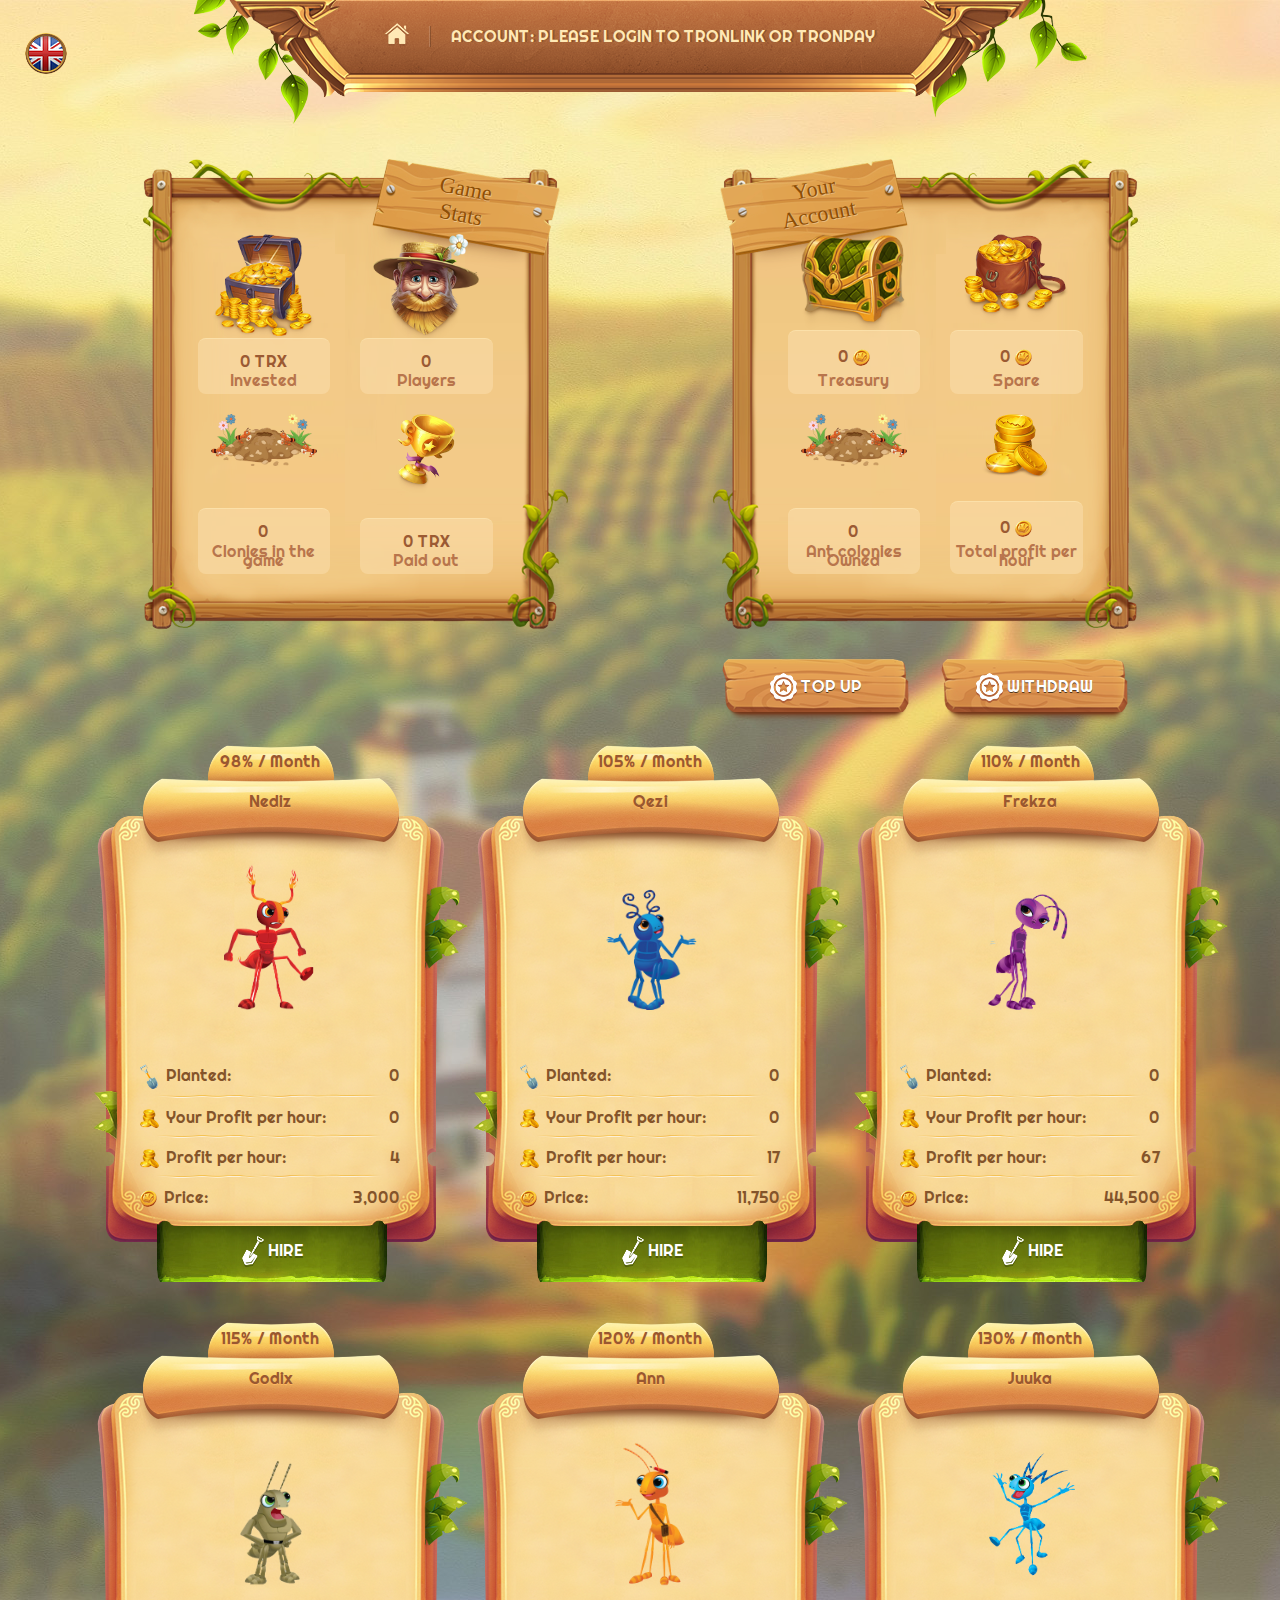
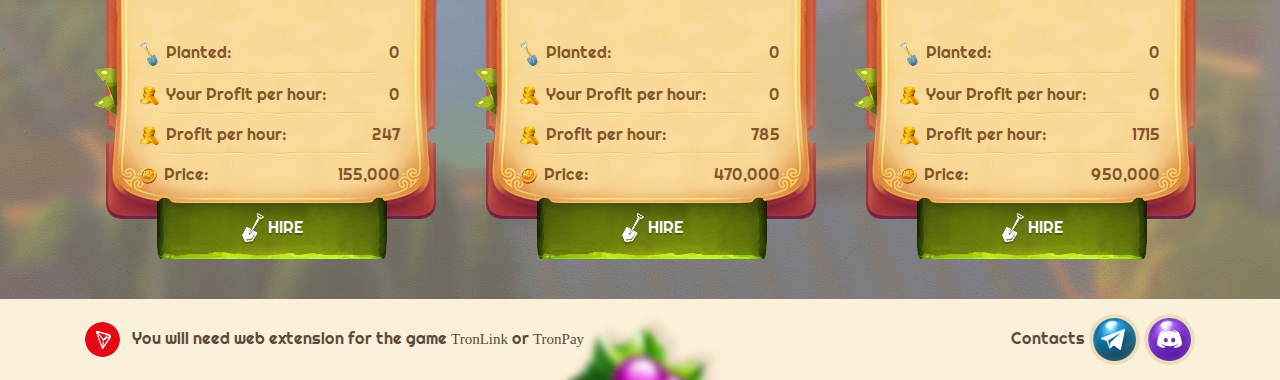
==== commit ae18c139: "Add files via upload" ====
--- a/en/game.html
+++ b/en/game.html
@@ -1,7 +1,9 @@
-﻿ 
+ 
 <!DOCTYPE html> 
 <html lang="en"> 
-    <head> 
+    
+<!-- Mirrored from antblock.digital/en/game.html by HTTrack Website Copier/3.x [XR&CO'2014], Tue, 22 Dec 2020 17:58:27 GMT -->
+<head> 
         <meta charset="UTF-8"> 
         <meta name="viewport" content="width=device-width, initial-scale=1.0"> 
         <meta http-equiv="X-UA-Compatible" content="ie=edge"> 
@@ -129,19 +131,19 @@
                     <div class="text_modal"> 
                         For PC 
                         <a href="https://chrome.google.com/webstore/detail/tronpay/gjdneabihbmcpobmfhcnljaojmgoihfk" target="_blank">TronPay</a> or 
-                        <a href="../webstore/detail/tronlink（波宝钱包）/ibnejdfjmmkpcnlpebklmnkoeoihofec.html" target="_blank">TronLink</a> browser add-in required
+                        <a href="https://chrome.google.com/webstore/detail/tronlink/ibnejdfjmmkpcnlpebklmnkoeoihofec" target="_blank">TronLink</a> browser add-in required
                         <br> 
                         <br> 
                         Please log in to the required add-in.
                         <br>
                         <br> 
                         To play on smartphone please download 
-                        <a href="../ru/app/tronwallet-mobile/id1412536016.html" target="_blank">TronWallet [iOS]</a> or 
-                        <a href="../store/apps/details.html" target="_blank">TronWallet [Android]</a> depending on your smartphone.
+                        <a href="https://apple.co/2AW9iX2" target="_blank">TronWallet [iOS]</a> or 
+                        <a href="https://goo.gl/aGVd5T" target="_blank">TronWallet [Android]</a> depending on your smartphone.
                         <br> 
                         If you have any questions with the launch, please Ask in our 
-                        <a href="../tronland_chat_en.html" target="_blank">Telegram</a> or 
-                        <a href="../invite/jmbkrmzh6S.html" target="_blank">Discord</a> chat.
+                        <a href="https://tele.click/tronland_chat_en" target="_blank">Telegram</a> or 
+                        <a href="https://discord.gg/jmbkrmzh6S" target="_blank">Discord</a> chat.
                     </div>                     
                     <button class="btn_modal" id="auth_ok"> 
                         OK
@@ -165,7 +167,7 @@
                     <p class="text_modal"> 
                         Nadiz Colony is the most active and cheap ant colony in ant farm game.  </p> 
                     <div class="text-center mb-5"> 
-                        <img src="../antlist/1.png" alt="" height="130px"> 
+                        <img src="../antlist/1.html" alt="" height="130px"> 
                     </div>                     
                     <div class="inp_block text-center"> 
                         <span>Amount:</span> 
@@ -197,7 +199,7 @@
                     <p class="text_modal"> 
                         Qezi is not just female ants but also hardworking. Search for treasure in cold areas  </p> 
                     <div class="text-center mb-5"> 
-                        <img src="../antlist/2.png" alt="" height="130px"> 
+                        <img src="../antlist/2.html" alt="" height="130px"> 
                     </div>                     
                     <div class="inp_block text-center"> 
                         <span>Amount:</span> 
@@ -229,7 +231,7 @@
                     <p class="text_modal"> 
                         Frekza - weak but beautiful and wise ant in farm colony . These can searching treausre through signaling </p> 
                     <div class="text-center mb-5"> 
-                        <img src="../antlist/3.png" alt="" height="130px"> 
+                        <img src="../antlist/3.html" alt="" height="130px"> 
                     </div>                     
                     <div class="inp_block text-center"> 
                         <span>Amount:</span> 
@@ -261,7 +263,7 @@
                     <p class="text_modal"> 
                         Godix is the most aggressive and strong ant in ant farm. Ant made to work and conquer.  </p> 
                     <div class="text-center mb-5"> 
-                        <img src="../antlist/4.png" alt=""> 
+                        <img src="../antlist/4.html" alt=""> 
                     </div>                     
                     <div class="inp_block text-center"> 
                         <span>Amount:</span> 
@@ -293,7 +295,7 @@
                     <p class="text_modal"> 
                          Ann ants are most respected and treaseured ant in ant farm. They can work in any weather condition and unique treasure hut ability.  </p> 
                     <div class="text-center mb-5"> 
-                        <img src="../antlist/5.png" alt="" height="130px"> 
+                        <img src="../antlist/5.html" alt="" height="130px"> 
                     </div>                     
                     <div class="inp_block text-center"> 
                         <span>Amount:</span> 
@@ -325,7 +327,7 @@
                     <p class="text_modal"> 
                         Juuka is a pre-developed ant with new technogy it is equiped with advanced tech to search for treasure.  </p> 
                     <div class="text-center mb-5"> 
-                        <img src="../antlist/6.png" height="130px" alt=""> 
+                        <img src="../antlist/6.html" height="130px" alt=""> 
                     </div>                     
                     <div class="inp_block text-center"> 
                         <span>Amount:</span> 
@@ -406,7 +408,7 @@
                     <ul class="menu_block"> 
                         <li> 
                             <a href="index.html" class="item_menu">
-                                <img src="../img/main.png">
+                                <img src="../img/main.png" />
                             </a>                             
                         </li>                         
                         <li> 
@@ -527,7 +529,7 @@
                         <p class="proc">98% / Month</p> 
                         <p class="name_plant">Nediz</p> 
                         <div class="image_plant_game"> 
-                            <img src="../antlist/1.PNG" class="mw-100" alt="" height="150px"> 
+                            <img src="../antlist/1.png" class="mw-100" alt="" height="150px"> 
                         </div>                         
                         <div class="info_plant_block text-left"> 
                             <p> <i><img src="../img/icon/p1.png" alt=""></i>Planted: <span id="factory_count_0">0 </span> </p> 
@@ -545,7 +547,7 @@
                         <p class="proc">105% / Month</p> 
                         <p class="name_plant">Qezi</p> 
                         <div class="image_plant_game"> 
-                            <img src="../antlist/2.PNG" class="mw-100" alt="" height="150px"> 
+                            <img src="../antlist/2.png" class="mw-100" alt="" height="150px"> 
                         </div>                         
                         <div class="info_plant_block text-left"> 
                             <p> <i><img src="../img/icon/p1.png" alt=""></i>Planted: <span id="factory_count_1">0 </span> </p> 
@@ -563,7 +565,7 @@
                         <p class="proc">110% / Month</p> 
                         <p class="name_plant">Frekza</p> 
                         <div class="image_plant_game"> 
-                            <img src="../antlist/3.PNG" class="mw-100" alt="" height="150px"> 
+                            <img src="../antlist/3.png" class="mw-100" alt="" height="150px"> 
                         </div>                         
                         <div class="info_plant_block text-left"> 
                             <p> <i><img src="../img/icon/p1.png" alt=""></i>Planted: <span id="factory_count_2">0 </span> </p> 
@@ -581,7 +583,7 @@
                         <p class="proc">115% / Month</p> 
                         <p class="name_plant">Godix</p> 
                         <div class="image_plant_game"> 
-                            <img src="../antlist/4.PNG" class="mw-100" alt="" height="150px"> 
+                            <img src="../antlist/4.png" class="mw-100" alt="" height="150px"> 
                         </div>                         
                         <div class="info_plant_block text-left"> 
                             <p> <i><img src="../img/icon/p1.png" alt=""></i>Planted: <span id="factory_count_3">0 </span> </p> 
@@ -599,7 +601,7 @@
                         <p class="proc">120% / Month</p> 
                         <p class="name_plant">Ann</p> 
                         <div class="image_plant_game"> 
-                            <img src="../antlist/5.PNG" class="mw-100" alt="" height="150px"> 
+                            <img src="../antlist/5.png" class="mw-100" alt="" height="150px"> 
                         </div>                         
                         <div class="info_plant_block text-left"> 
                             <p> <i><img src="../img/icon/p1.png" alt=""></i>Planted: <span id="factory_count_4">0 </span> </p> 
@@ -617,7 +619,7 @@
                         <p class="proc">130% / Month</p> 
                         <p class="name_plant">Juuka</p> 
                         <div class="image_plant_game"> 
-                            <img src="../antlist/6.PNG" class="mw-100" alt="" height="130px"> 
+                            <img src="../antlist/6.png" class="mw-100" alt="" height="130px"> 
                         </div>                         
                         <div class="info_plant_block text-left"> 
                             <p> <i><img src="../img/icon/p1.png" alt=""></i>Planted: <span id="factory_count_5">0 </span> </p> 
@@ -635,24 +637,26 @@
         <footer class="footer"> 
             <div class="container"> 
                 <div class="footer_content"> 
-                    <p class="copyright"> <i class="mr-2"><img src="../img/icon/copyright.png" alt=""></i> You will need web extension for the game <a href="../webstore/detail/tronlink（波宝钱包）/ibnejdfjmmkpcnlpebklmnkoeoihofec.html" target="_blank">TronLink</a> or <a href="https://chrome.google.com/webstore/detail/tronpay/gjdneabihbmcpobmfhcnljaojmgoihfk" target="_blank">TronPay</a> </p> 
+                    <p class="copyright"> <i class="mr-2"><img src="../img/icon/copyright.png" alt=""></i> You will need web extension for the game <a href="https://chrome.google.com/webstore/detail/tronlink/ibnejdfjmmkpcnlpebklmnkoeoihofec" target="_blank">TronLink</a> or <a href="https://chrome.google.com/webstore/detail/tronpay/gjdneabihbmcpobmfhcnljaojmgoihfk" target="_blank">TronPay</a> </p> 
                     <div class="social_block"> 
                         <span>Contacts</span> 
                         <a href="https://t.me/joinchat/TkjHmU7DYEcXjfIYweWZ-w" class="item_social" target="_blank">
                             <img src="../img/icon/s1.png" alt="">
                         </a>                         
-                        <a href="../invite/jmbkrmzh6S.html" class="item_social" target="_blank">
+                        <a href="https://discord.gg/jmbkrmzh6S" class="item_social" target="_blank">
                             <img src="../img/icon/s2.png" alt="">
                         </a>                         
-                        <a href="../index.php.html?topic=5123797.msg50277383" class="item_social" target="_blank"> </a> 
+                        <a href="https://bitcointalk.org/index.php?topic=5123797.msg50277383" class="item_social" target="_blank"> </a> 
                     </div>                     
                 </div>                 
             </div>             
         </footer>         
-        <script src="../ajax/libs/jquery/3.3.1/jquery.min.js"></script>         
+        <script src="../../cdnjs.cloudflare.com/ajax/libs/jquery/3.3.1/jquery.min.js"></script>         
         <script src="../js/common.js"></script>         
         <script src="../js/bn.min.js"></script>         
         <script src="../js/tronweb.min.js"></script>         
         <script src="../js/tron.js"></script>         
     </body>     
+
+<!-- Mirrored from antblock.digital/en/game.html by HTTrack Website Copier/3.x [XR&CO'2014], Tue, 22 Dec 2020 17:58:46 GMT -->
 </html>--- a/css/style.css
+++ b/css/style.css
@@ -1,5 +1,5 @@
-@import url('https://fonts.googleapis.com/css2?family=Righteous&display=swap');
-@import url('https://fonts.googleapis.com/css2?family=Montserrat+Alternates:wght@200;400&display=swap');
+@import url('https://fonts.googleapis.com/css2?family=Righteous&amp;display=swap');
+@import url('https://fonts.googleapis.com/css2?family=Montserrat+Alternates:wght@200;400&amp;display=swap');
 
 /*Reset style*/
 * {
@@ -246,7 +246,7 @@
 }
 
 .info_plant:hover {
-    background: url('../img/ico.html') no-repeat top center;
+    background: url('https://antblock.digital/img/ico.html') no-repeat top center;
 }
 
 .advantages_block {
@@ -632,7 +632,7 @@
     max-width: 471px;
     width: 100%;
     margin: 5% auto 0 auto;
-    background: url('../img/bg/faq.html') no-repeat top center;
+    background: url('https://antblock.digital/img/bg/faq.html') no-repeat top center;
     padding: 55px 35px;
     position: relative;
 }
--- a/css/media.css
+++ b/css/media.css
@@ -132,7 +132,7 @@
         content: '';
     }
             .block_statistick2,.block_statistick{
-        background:url('../img/mb_stat.html') no-repeat top center;
+        background:url('https://antblock.digital/img/mb_stat.html') no-repeat top center;
 
         width: 320px;
         padding:75px 55px 0 55px;
